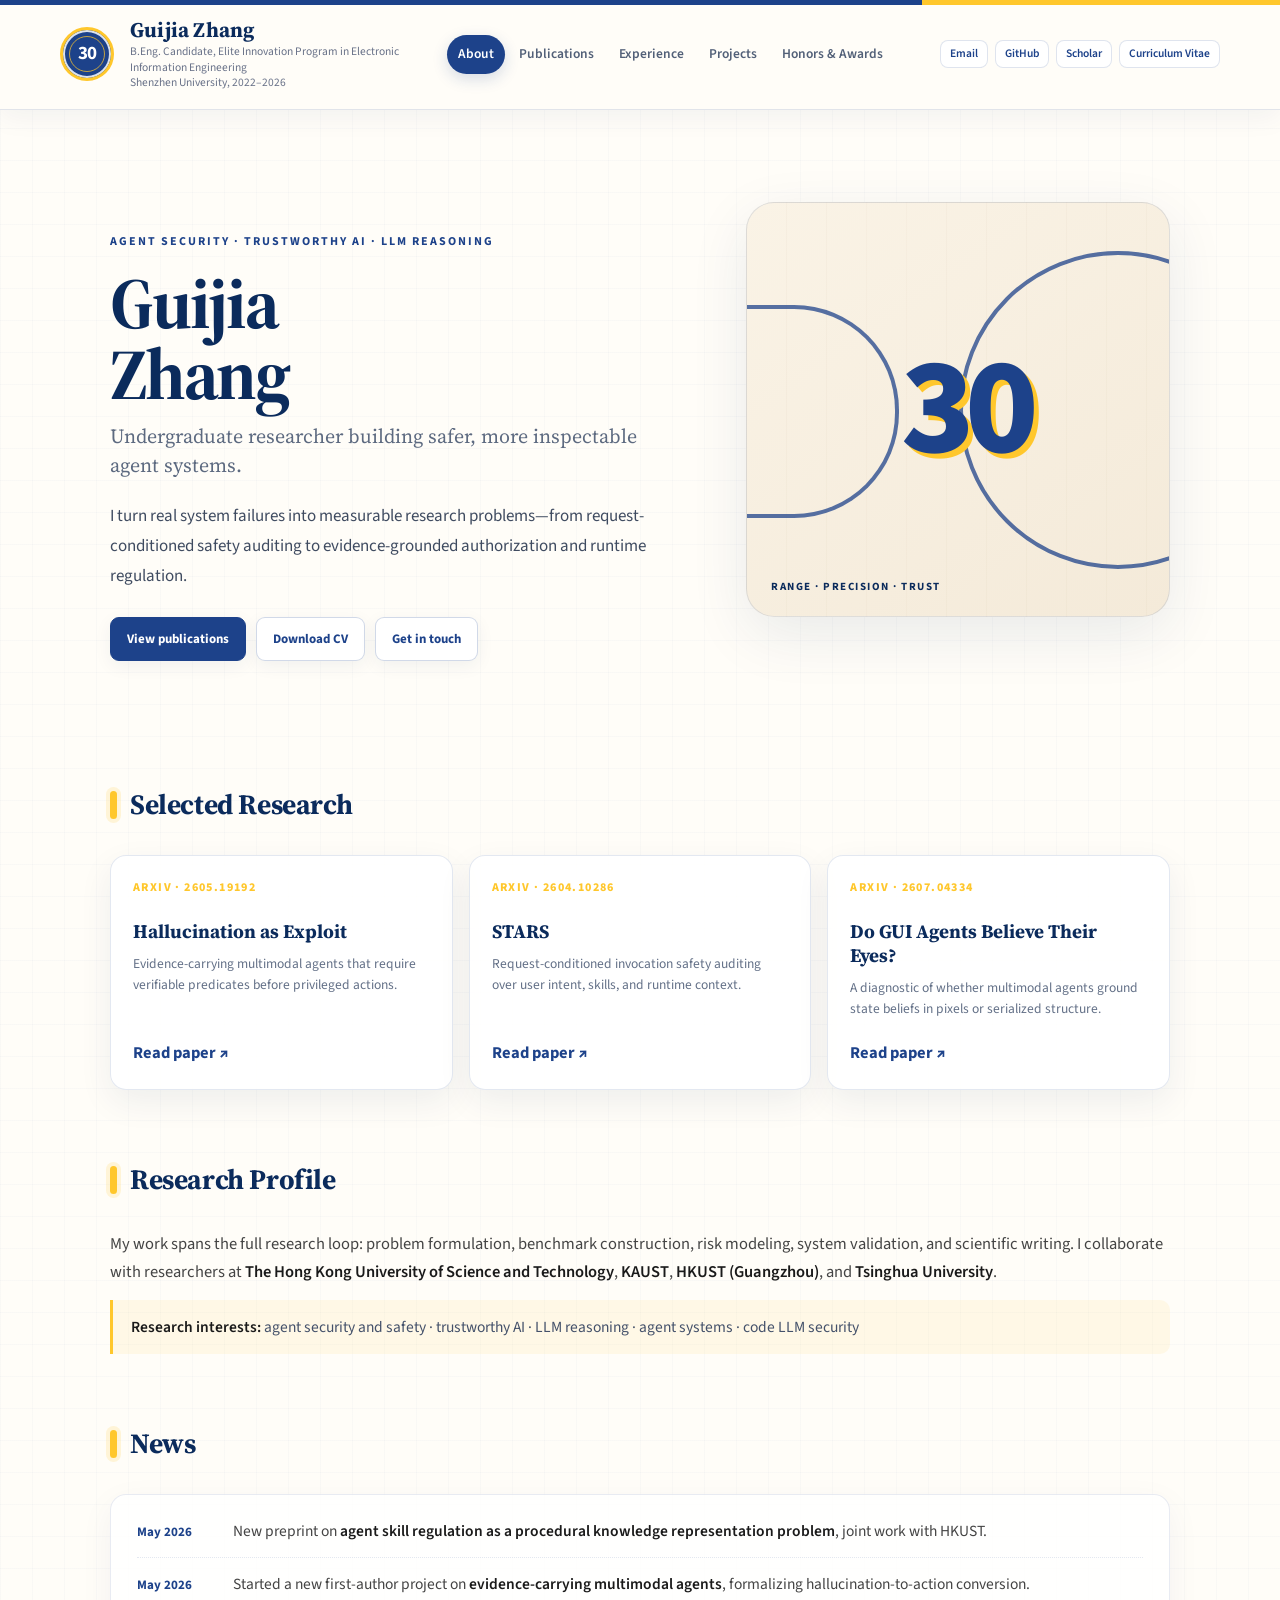
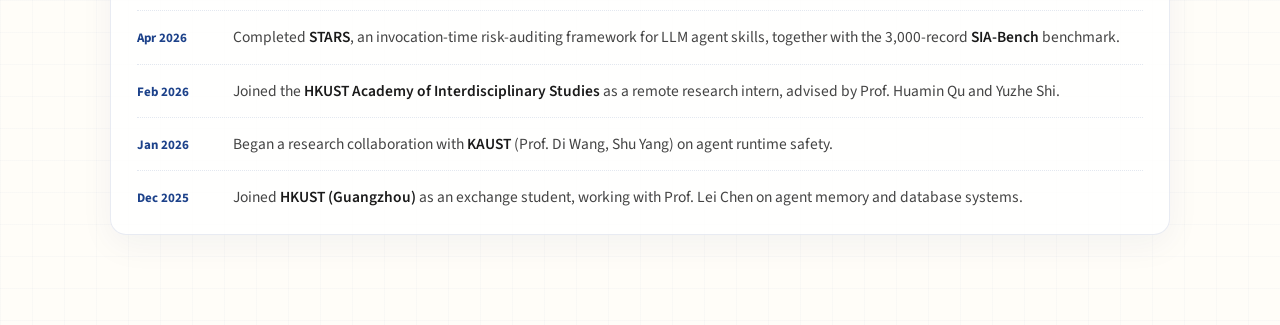
==== index.html @ c6188399 "Launch academic homepage with research-first design Present publications and experience through a re" ====
<!DOCTYPE html>
<html lang="en">
<head>
  <meta charset="UTF-8" />
  <meta name="viewport" content="width=device-width, initial-scale=1.0" />
  <title>Guijia Zhang</title>
  <meta name="description" content="Guijia Zhang's academic homepage. Research on agent security and safety, trustworthy AI, LLM reasoning, and agent systems." />
  <link rel="preconnect" href="https://fonts.googleapis.com" />
  <link rel="preconnect" href="https://fonts.gstatic.com" crossorigin />
  <link href="https://fonts.googleapis.com/css2?family=Source+Serif+4:ital,opsz,wght@0,8..60,400;0,8..60,600;0,8..60,700;1,8..60,400;1,8..60,600&family=Source+Sans+3:ital,wght@0,400;0,600;1,400&display=swap" rel="stylesheet" />
  <link rel="stylesheet" href="style.css" />
</head>
<body>
<div class="layout">

  <aside class="sidebar">
    <div class="portrait" aria-label="Guijia Zhang">GZ</div>
    <h1>Guijia Zhang</h1>
    <div class="affiliation">
      B.Eng. Candidate, Elite Innovation Program in Electronic Information Engineering<br />
      Shenzhen University, 2022&ndash;2026
    </div>
    <nav>
      <a href="index.html" class="active">About</a>
      <a href="publications.html">Publications</a>
      <a href="experience.html">Experience</a>
      <a href="projects.html">Projects</a>
      <a href="awards.html">Honors &amp; Awards</a>
    </nav>
    <div class="contact">
      <a href="mailto:2022040399@email.szu.edu.cn">Email</a>
      <a href="https://github.com/123zgj123" target="_blank" rel="noopener">GitHub</a>
      <a href="https://scholar.google.com/citations?user=21U3-xUAAAAJ&amp;hl=en&amp;oi=ao" target="_blank" rel="noopener">Scholar</a>
      <a href="assets/cv.pdf" target="_blank" rel="noopener">Curriculum Vitae</a>
    </div>
    <div class="copyright">&copy; 2026 Guijia Zhang<br />Last updated July 2026</div>
  </aside>

  <main>
    <div class="content">

      <section id="about" class="home-hero">
        <div class="eyebrow">Agent Security · Trustworthy AI · LLM Reasoning</div>
        <h2>Guijia<br />Zhang</h2>
        <p class="hero-role">Undergraduate researcher building safer, more inspectable agent systems.</p>
        <p class="body-text">
          I turn real system failures into measurable research problems—from request-conditioned
          safety auditing to evidence-grounded authorization and runtime regulation.
        </p>
        <div class="hero-actions">
          <a class="button primary" href="publications.html">View publications</a>
          <a class="button" href="assets/cv.pdf" target="_blank" rel="noopener">Download CV</a>
          <a class="button" href="mailto:2022040399@email.szu.edu.cn">Get in touch</a>
        </div>
        <div class="court-card" aria-hidden="true">
          <span class="court-number">30</span>
          <span class="court-caption">Range · Precision · Trust</span>
        </div>
      </section>

      <section id="research">
        <h2>Selected Research</h2>
        <div class="featured-grid">
          <a class="featured-card" href="https://arxiv.org/abs/2605.19192" target="_blank" rel="noopener">
            <span class="paper-no">ARXIV · 2605.19192</span>
            <h3>Hallucination as Exploit</h3>
            <p>Evidence-carrying multimodal agents that require verifiable predicates before privileged actions.</p>
            <span class="arrow">Read paper ↗</span>
          </a>
          <a class="featured-card" href="https://arxiv.org/abs/2604.10286" target="_blank" rel="noopener">
            <span class="paper-no">ARXIV · 2604.10286</span>
            <h3>STARS</h3>
            <p>Request-conditioned invocation safety auditing over user intent, skills, and runtime context.</p>
            <span class="arrow">Read paper ↗</span>
          </a>
          <a class="featured-card" href="https://arxiv.org/abs/2607.04334" target="_blank" rel="noopener">
            <span class="paper-no">ARXIV · 2607.04334</span>
            <h3>Do GUI Agents Believe Their Eyes?</h3>
            <p>A diagnostic of whether multimodal agents ground state beliefs in pixels or serialized structure.</p>
            <span class="arrow">Read paper ↗</span>
          </a>
        </div>
      </section>

      <section id="profile">
        <h2>Research Profile</h2>
        <p class="body-text">
          My work spans the full research loop: problem formulation, benchmark construction, risk
          modeling, system validation, and scientific writing. I collaborate with researchers at
          <b>The Hong Kong University of Science and Technology</b>, <b>KAUST</b>,
          <b>HKUST&nbsp;(Guangzhou)</b>, and <b>Tsinghua University</b>.
        </p>
        <p class="interest-line">
          <b>Research interests:</b> agent security and safety · trustworthy AI · LLM reasoning · agent systems · code LLM security
        </p>
      </section>

      <section id="news">
        <h2>News</h2>
        <ul class="news-list">
          <li><span class="date">May 2026</span><span class="body">New preprint on <b>agent skill regulation as a procedural knowledge representation problem</b>, joint work with HKUST.</span></li>
          <li><span class="date">May 2026</span><span class="body">Started a new first-author project on <b>evidence-carrying multimodal agents</b>, formalizing hallucination-to-action conversion.</span></li>
          <li><span class="date">Apr 2026</span><span class="body">Completed <b>STARS</b>, an invocation-time risk-auditing framework for LLM agent skills, together with the 3,000-record <b>SIA-Bench</b> benchmark.</span></li>
          <li><span class="date">Feb 2026</span><span class="body">Joined the <b>HKUST Academy of Interdisciplinary Studies</b> as a remote research intern, advised by Prof. Huamin Qu and Yuzhe Shi.</span></li>
          <li><span class="date">Jan 2026</span><span class="body">Began a research collaboration with <b>KAUST</b> (Prof. Di Wang, Shu Yang) on agent runtime safety.</span></li>
          <li><span class="date">Dec 2025</span><span class="body">Joined <b>HKUST (Guangzhou)</b> as an exchange student, working with Prof. Lei Chen on agent memory and database systems.</span></li>
        </ul>
      </section>

    </div>
  </main>

</div>
</body>
</html>
---- style.css ----
:root {
  --bg: #ffffff;
  --sidebar-bg: #f7f5f1;
  --text: #1a1a1a;
  --text-soft: #444444;
  --text-faint: #777777;
  --accent: #1a3a5c;
  --link: #1a4b8c;
  --rule: #d8d5cf;
  --rule-strong: #1a1a1a;
  --serif: "Source Serif 4", Georgia, "Times New Roman", serif;
  --sans: "Source Sans 3", -apple-system, "Helvetica Neue", sans-serif;
}
@media (prefers-color-scheme: dark) {
  :root {
    --bg: #17181a;
    --sidebar-bg: #1d1f23;
    --text: #e8e6e1;
    --text-soft: #b8b4ad;
    --text-faint: #86827b;
    --accent: #a8c4e0;
    --link: #8ab4e8;
    --rule: #34363a;
    --rule-strong: #c8c4bd;
  }
}
* { margin: 0; padding: 0; box-sizing: border-box; }
html { scroll-behavior: smooth; }
body {
  font-family: var(--serif);
  background: var(--bg);
  color: var(--text);
  font-size: 16.5px;
  line-height: 1.7;
  -webkit-font-smoothing: antialiased;
}
a { color: var(--link); text-decoration: none; }
a:hover { text-decoration: underline; }
b, strong { font-weight: 600; }

/* ===== Horizontal layout: fixed sidebar + main content ===== */
.layout { display: flex; min-height: 100vh; }

aside.sidebar {
  width: 280px; flex-shrink: 0;
  background: var(--sidebar-bg);
  border-right: 1px solid var(--rule);
  padding: 56px 32px 40px;
  position: sticky; top: 0;
  height: 100vh;
  overflow-y: auto;
}
.sidebar .portrait {
  width: 128px; height: 152px;
  object-fit: cover;
  border: 1px solid var(--rule);
  background: linear-gradient(160deg, #ece9e3, #dedad2);
  display: flex; align-items: center; justify-content: center;
  font-size: 40px; font-weight: 700; color: var(--accent);
  margin-bottom: 18px;
}
@media (prefers-color-scheme: dark) {
  .sidebar .portrait { background: linear-gradient(160deg, #24262c, #1b1d22); }
}
.sidebar h1 {
  font-size: 24px; font-weight: 700; letter-spacing: 0.2px;
  line-height: 1.25; margin-bottom: 8px;
}
.sidebar .affiliation {
  font-size: 13.5px; font-style: italic; color: var(--text-soft);
  line-height: 1.5; margin-bottom: 20px;
}
.sidebar nav { margin-bottom: 24px; }
.sidebar nav a {
  display: block;
  font-family: var(--sans); font-size: 14.5px; font-weight: 600;
  color: var(--text-soft);
  padding: 7px 0;
  border-bottom: 1px dotted var(--rule);
}
.sidebar nav a:hover { color: var(--link); text-decoration: none; }
.sidebar nav a.active {
  color: var(--text);
  border-left: 3px solid var(--accent);
  padding-left: 10px;
}
.sidebar .contact { font-family: var(--sans); font-size: 13px; }
.sidebar .contact a { display: block; padding: 3px 0; color: var(--text-faint); }
.sidebar .contact a:hover { color: var(--link); }
.sidebar .copyright {
  font-family: var(--sans); font-size: 11.5px; color: var(--text-faint);
  margin-top: 28px;
}

main {
  flex: 1; min-width: 0;
  padding: 56px 56px 72px;
}
.content { max-width: 720px; }

@media (max-width: 820px) {
  .layout { flex-direction: column; }
  aside.sidebar {
    width: 100%; height: auto; position: static;
    padding: 36px 28px 20px;
    border-right: none; border-bottom: 1px solid var(--rule);
  }
  .sidebar nav { display: flex; flex-wrap: wrap; gap: 4px 18px; }
  .sidebar nav a { border-bottom: none; }
  .sidebar nav a.active { border-left: none; padding-left: 0; text-decoration: underline; text-underline-offset: 5px; }
  .sidebar .contact { display: flex; flex-wrap: wrap; gap: 2px 16px; }
  .sidebar .copyright { display: none; }
  main { padding: 32px 28px 56px; }
}

/* ===== Content typography ===== */
h2 {
  font-size: 22px; font-weight: 700; letter-spacing: 0.4px;
  padding-bottom: 6px; margin-bottom: 22px;
  border-bottom: 1.5px solid var(--rule-strong);
}
section + section { margin-top: 44px; }
p.body-text { color: var(--text-soft); margin-bottom: 14px; }
p.body-text b { color: var(--text); }
.interest-line { font-size: 15.5px; color: var(--text-soft); margin-top: 2px; }
.interest-line b { color: var(--text); font-weight: 600; }

/* News */
.news-list { list-style: none; }
.news-list li {
  display: flex; gap: 20px;
  padding: 7px 0; font-size: 15.5px;
  border-bottom: 1px dotted var(--rule);
}
.news-list li:last-child { border-bottom: none; }
.news-list .date {
  font-family: var(--sans); font-size: 13px; color: var(--text-faint);
  flex-shrink: 0; width: 76px; padding-top: 3px;
}
.news-list .body { color: var(--text-soft); }
.news-list .body b { color: var(--text); }

/* Publications */
.pub { margin-bottom: 22px; padding-left: 26px; position: relative; }
.pub .index { position: absolute; left: 0; top: 1px; font-size: 15px; color: var(--text-faint); }
.pub .title { font-size: 16.5px; font-weight: 600; margin-bottom: 1px; }
.pub .title a { color: var(--text); }
.pub .title a:hover { color: var(--link); }
.pub .authors { font-size: 15px; color: var(--text-soft); }
.pub .authors .me { text-decoration: underline; text-underline-offset: 3px; }
.pub .venue { font-size: 15px; font-style: italic; color: var(--text-soft); }
.pub .links { font-family: var(--sans); font-size: 13px; margin-top: 3px; }
.pub .links a { margin-right: 10px; color: var(--link); }
.pub .desc { font-size: 14.5px; color: var(--text-faint); margin-top: 5px; }
.pub-group {
  font-size: 16px; font-weight: 700; font-variant: small-caps;
  letter-spacing: 1px; color: var(--text);
  margin: 26px 0 16px;
}
.pub-group:first-of-type { margin-top: 0; }

/* Experience */
.exp { margin-bottom: 22px; }
.exp .head {
  display: flex; justify-content: space-between; align-items: baseline;
  gap: 16px; flex-wrap: wrap;
}
.exp .where { font-size: 16.5px; font-weight: 600; }
.exp .when { font-family: var(--sans); font-size: 13px; color: var(--text-faint); white-space: nowrap; }
.exp .what { font-size: 15px; font-style: italic; color: var(--text-soft); margin-bottom: 4px; }
.exp ul { list-style: none; }
.exp li {
  font-size: 15px; color: var(--text-soft);
  padding-left: 18px; position: relative; margin-bottom: 3px;
}
.exp li::before { content: "\2013"; position: absolute; left: 2px; color: var(--text-faint); }

/* Projects */
.proj { margin-bottom: 20px; }
.proj .name { font-size: 16px; font-weight: 600; }
.proj .name .tech {
  font-family: var(--sans); font-size: 12.5px; font-weight: 400;
  color: var(--text-faint); margin-left: 8px;
}
.proj p { font-size: 15px; color: var(--text-soft); }

/* Awards */
.awards { list-style: none; }
.awards li {
  font-size: 15.5px; color: var(--text-soft);
  padding: 5px 0 5px 18px; position: relative;
}
.awards li::before { content: "\2022"; position: absolute; left: 2px; color: var(--text-faint); }
.awards b { color: var(--text); }

/* ===== 2026 redesign: academic clarity with Bay Area basketball cues ===== */
:root {
  --warriors-blue: #1d428a;
  --warriors-blue-deep: #0b2b5c;
  --warriors-gold: #ffc72c;
  --court: #f4ead9;
  --paper: #fffdf8;
  --card: #ffffff;
  --shadow: 0 18px 60px rgba(11, 43, 92, .09);
  --sans: "Source Sans 3", -apple-system, BlinkMacSystemFont, "Segoe UI", sans-serif;
}

body {
  background:
    linear-gradient(90deg, rgba(29, 66, 138, .025) 1px, transparent 1px),
    linear-gradient(rgba(29, 66, 138, .025) 1px, transparent 1px),
    var(--paper);
  background-size: 32px 32px;
  font-family: var(--sans);
  color: #172033;
  overflow-x: hidden;
}

body::before {
  content: "";
  position: fixed;
  inset: 0 0 auto;
  height: 5px;
  z-index: 100;
  background: linear-gradient(90deg, var(--warriors-blue) 0 72%, var(--warriors-gold) 72%);
}

.layout {
  display: block;
  min-height: 100vh;
}

aside.sidebar {
  width: 100%;
  height: auto;
  min-height: 92px;
  padding: 18px max(28px, calc((100vw - 1160px) / 2));
  position: sticky;
  top: 0;
  z-index: 50;
  overflow: visible;
  display: grid;
  grid-template-columns: auto auto 1fr auto;
  grid-template-areas:
    "mark name nav contact"
    "mark affiliation nav contact";
  align-items: center;
  column-gap: 16px;
  background: rgba(255, 253, 248, .92);
  border: 0;
  border-bottom: 1px solid rgba(29, 66, 138, .13);
  box-shadow: 0 7px 26px rgba(11, 43, 92, .055);
  backdrop-filter: blur(18px);
  -webkit-backdrop-filter: blur(18px);
}

.sidebar .portrait {
  grid-area: mark;
  width: 54px;
  height: 54px;
  margin: 0;
  border: 3px solid var(--warriors-gold);
  border-radius: 50%;
  background: var(--warriors-blue);
  color: white;
  font-family: var(--sans);
  font-size: 0;
  font-weight: 700;
  box-shadow: inset 0 0 0 2px rgba(255,255,255,.85);
  position: relative;
  overflow: hidden;
}

.sidebar .portrait::before {
  content: "30";
  font-size: 19px;
  font-weight: 700;
  letter-spacing: -.5px;
}

.sidebar .portrait::after {
  content: "";
  position: absolute;
  width: 34px;
  height: 34px;
  border: 1px solid rgba(255,199,44,.72);
  border-radius: 50%;
}

.sidebar h1 {
  grid-area: name;
  margin: 0;
  color: var(--warriors-blue-deep);
  font-family: var(--serif);
  font-size: 21px;
  line-height: 1.1;
}

.sidebar .affiliation {
  grid-area: affiliation;
  margin: 3px 0 0;
  max-width: 270px;
  color: #687188;
  font-family: var(--sans);
  font-size: 11.5px;
  font-style: normal;
  line-height: 1.35;
}

.sidebar nav {
  grid-area: nav;
  display: flex;
  justify-content: center;
  gap: 3px;
  margin: 0;
}

.sidebar nav a {
  padding: 8px 11px;
  border: 0;
  border-radius: 999px;
  color: #526078;
  font-size: 13.5px;
  font-weight: 600;
  white-space: nowrap;
  transition: color .2s ease, background .2s ease, transform .2s ease;
}

.sidebar nav a:hover {
  color: var(--warriors-blue);
  background: rgba(29, 66, 138, .07);
  text-decoration: none;
  transform: translateY(-1px);
}

.sidebar nav a.active {
  padding-left: 11px;
  border: 0;
  color: white;
  background: var(--warriors-blue);
  box-shadow: 0 5px 15px rgba(29, 66, 138, .18);
}

.sidebar .contact {
  grid-area: contact;
  display: flex;
  align-items: center;
  gap: 7px;
}

.sidebar .contact a {
  padding: 6px 9px;
  border: 1px solid rgba(29, 66, 138, .14);
  border-radius: 8px;
  background: #fff;
  color: var(--warriors-blue);
  font-size: 11.5px;
  font-weight: 600;
  line-height: 1.2;
}

.sidebar .contact a:hover {
  border-color: var(--warriors-gold);
  text-decoration: none;
}

.sidebar .copyright { display: none; }

main {
  padding: 64px max(28px, calc((100vw - 1060px) / 2)) 90px;
}

.content { max-width: 1060px; }

section + section { margin-top: 66px; }

h2 {
  display: flex;
  align-items: center;
  gap: 13px;
  margin-bottom: 26px;
  padding: 0;
  border: 0;
  color: var(--warriors-blue-deep);
  font-family: var(--serif);
  font-size: 28px;
  letter-spacing: -.4px;
}

h2::before {
  content: "";
  width: 7px;
  height: 28px;
  flex: 0 0 auto;
  border-radius: 9px;
  background: var(--warriors-gold);
  box-shadow: 0 0 0 4px rgba(255, 199, 44, .16);
}

/* Home hero */
.home-hero {
  position: relative;
  min-height: 470px;
  padding: 58px 46% 54px 0;
  display: flex;
  flex-direction: column;
  justify-content: center;
}

.home-hero h2 {
  display: block;
  margin-bottom: 13px;
  color: var(--warriors-blue-deep);
  font-size: clamp(42px, 6vw, 72px);
  line-height: .98;
  letter-spacing: -2.2px;
}

.home-hero h2::before { display: none; }

.eyebrow {
  margin-bottom: 16px;
  color: var(--warriors-blue);
  font-size: 12px;
  font-weight: 700;
  letter-spacing: 2px;
  text-transform: uppercase;
}

.hero-role {
  margin-bottom: 22px;
  color: #5d6a80;
  font-family: var(--serif);
  font-size: 20px;
  line-height: 1.45;
}

.home-hero .body-text {
  color: #3f4b60;
  font-size: 17px;
  line-height: 1.75;
}

.hero-actions {
  display: flex;
  flex-wrap: wrap;
  gap: 10px;
  margin-top: 12px;
}

.button {
  padding: 10px 16px;
  border: 1px solid rgba(29, 66, 138, .2);
  border-radius: 9px;
  color: var(--warriors-blue);
  background: #fff;
  font-size: 13px;
  font-weight: 700;
  box-shadow: 0 5px 18px rgba(11, 43, 92, .06);
}

.button.primary {
  border-color: var(--warriors-blue);
  color: white;
  background: var(--warriors-blue);
}

.button:hover { text-decoration: none; transform: translateY(-1px); }

.court-card {
  position: absolute;
  right: 0;
  top: 28px;
  width: 40%;
  height: 415px;
  overflow: hidden;
  border: 1px solid rgba(29, 66, 138, .12);
  border-radius: 28px;
  background:
    repeating-linear-gradient(90deg, transparent 0 39px, rgba(139,91,45,.06) 40px),
    linear-gradient(145deg, #faf3e6, var(--court));
  box-shadow: var(--shadow);
}

.court-card::before {
  content: "";
  position: absolute;
  right: -108px;
  top: 48px;
  width: 310px;
  height: 310px;
  border: 4px solid rgba(29,66,138,.74);
  border-radius: 50%;
}

.court-card::after {
  content: "";
  position: absolute;
  left: -2px;
  top: 102px;
  width: 150px;
  height: 205px;
  border: 4px solid rgba(29,66,138,.74);
  border-left: 0;
  border-radius: 0 105px 105px 0;
}

.court-number {
  position: absolute;
  inset: 0;
  display: flex;
  align-items: center;
  justify-content: center;
  z-index: 2;
  color: var(--warriors-blue);
  font-size: 138px;
  font-weight: 800;
  letter-spacing: -10px;
  text-shadow: 5px 5px 0 var(--warriors-gold);
  transform: translateX(7px);
}

.court-caption {
  position: absolute;
  left: 24px;
  bottom: 20px;
  z-index: 3;
  max-width: 170px;
  color: var(--warriors-blue-deep);
  font-size: 11px;
  font-weight: 700;
  letter-spacing: 1.5px;
  line-height: 1.5;
  text-transform: uppercase;
}

.interest-line {
  padding: 14px 18px;
  border-left: 3px solid var(--warriors-gold);
  border-radius: 0 10px 10px 0;
  background: rgba(255,199,44,.09);
  color: #44516a;
}

/* Selected work cards */
.featured-grid {
  display: grid;
  grid-template-columns: repeat(3, 1fr);
  gap: 16px;
}

.featured-card {
  min-height: 235px;
  padding: 22px;
  display: flex;
  flex-direction: column;
  border: 1px solid rgba(29, 66, 138, .12);
  border-radius: 16px;
  background: rgba(255,255,255,.88);
  box-shadow: 0 12px 34px rgba(11,43,92,.07);
  transition: transform .2s ease, box-shadow .2s ease, border-color .2s ease;
}

.featured-card:hover {
  transform: translateY(-4px);
  border-color: rgba(29,66,138,.3);
  box-shadow: 0 18px 42px rgba(11,43,92,.11);
  text-decoration: none;
}

.featured-card .paper-no {
  color: var(--warriors-gold);
  font-size: 12px;
  font-weight: 800;
  letter-spacing: 1.4px;
}

.featured-card h3 {
  margin: 22px 0 10px;
  color: var(--warriors-blue-deep);
  font-family: var(--serif);
  font-size: 19px;
  line-height: 1.25;
}

.featured-card p {
  color: #637087;
  font-size: 13.5px;
  line-height: 1.55;
}

.featured-card .arrow {
  margin-top: auto;
  padding-top: 16px;
  color: var(--warriors-blue);
  font-weight: 700;
}

/* News */
.news-list {
  padding: 10px 26px;
  border: 1px solid rgba(29,66,138,.1);
  border-radius: 16px;
  background: rgba(255,255,255,.78);
  box-shadow: 0 10px 34px rgba(11,43,92,.05);
}

.news-list li { padding: 13px 0; border-color: rgba(29,66,138,.12); }
.news-list .date { color: var(--warriors-blue); font-weight: 700; }

/* Inner pages */
#publications .pub,
.exp,
.proj,
.awards li {
  border: 1px solid rgba(29,66,138,.1);
  border-radius: 14px;
  background: rgba(255,255,255,.84);
  box-shadow: 0 8px 26px rgba(11,43,92,.045);
}

#publications .pub {
  margin-bottom: 16px;
  padding: 22px 24px 22px 58px;
}

.pub .index {
  left: 20px;
  top: 21px;
  color: var(--warriors-blue);
  font-weight: 700;
}

.pub .title { color: var(--warriors-blue-deep); font-size: 18px; line-height: 1.35; }
.pub .title a { color: var(--warriors-blue-deep); }
.pub .links a {
  display: inline-block;
  margin-top: 5px;
  padding: 3px 9px;
  border-radius: 6px;
  background: rgba(29,66,138,.08);
  font-weight: 700;
}
.pub .desc { color: #657086; line-height: 1.6; }
.pub-group { color: var(--warriors-blue); font-family: var(--sans); }

.exp { margin-bottom: 16px; padding: 22px 24px; }
.exp .where { color: var(--warriors-blue-deep); font-family: var(--serif); font-size: 18px; }
.exp .when {
  padding: 3px 8px;
  border-radius: 6px;
  color: var(--warriors-blue);
  background: rgba(29,66,138,.07);
  font-weight: 600;
}
.exp .what { margin: 6px 0 8px; color: #59667d; }

.proj {
  position: relative;
  margin-bottom: 16px;
  padding: 24px 26px 24px 32px;
  overflow: hidden;
}
.proj::before {
  content: "";
  position: absolute;
  inset: 0 auto 0 0;
  width: 6px;
  background: linear-gradient(var(--warriors-blue) 0 72%, var(--warriors-gold) 72%);
}
.proj .name { color: var(--warriors-blue-deep); font-family: var(--serif); font-size: 19px; }
.proj .name .tech { display: block; margin: 5px 0 10px; color: var(--warriors-blue); }

.awards { display: grid; gap: 12px; }
.awards li { padding: 18px 20px 18px 46px; }
.awards li::before {
  content: "30";
  left: 16px;
  top: 17px;
  width: 21px;
  height: 21px;
  display: grid;
  place-items: center;
  border-radius: 50%;
  color: white;
  background: var(--warriors-blue);
  font-size: 9px;
  font-weight: 700;
}

@media (max-width: 1050px) {
  aside.sidebar {
    grid-template-columns: auto auto 1fr;
    grid-template-areas:
      "mark name contact"
      "mark affiliation contact"
      "nav nav nav";
    row-gap: 12px;
  }
  .sidebar nav { justify-content: flex-start; }
  .sidebar .contact { justify-content: flex-end; }
}

@media (max-width: 820px) {
  body { background-size: 24px 24px; }
  aside.sidebar {
    padding: 16px 20px 13px;
    display: grid;
    grid-template-columns: auto 1fr;
    grid-template-areas:
      "mark name"
      "mark affiliation"
      "nav nav";
    border-bottom: 1px solid rgba(29,66,138,.13);
  }
  .sidebar .portrait { width: 48px; height: 48px; }
  .sidebar h1 { font-size: 19px; }
  .sidebar .affiliation { max-width: none; }
  .sidebar nav {
    width: 100%;
    gap: 4px;
    overflow-x: auto;
    flex-wrap: nowrap;
    scrollbar-width: none;
  }
  .sidebar nav a { padding: 7px 9px; font-size: 12px; }
  .sidebar nav a.active { padding-left: 9px; }
  .sidebar .contact { display: none; }
  main { padding: 30px 20px 60px; }
  .home-hero {
    min-height: auto;
    padding: 24px 0 0;
  }
  .home-hero h2 { font-size: 46px; }
  .eyebrow {
    max-width: 100%;
    font-size: 10px;
    letter-spacing: 1.35px;
    line-height: 1.6;
  }
  .hero-actions { gap: 8px; }
  .button { padding: 9px 12px; font-size: 12px; }
  .court-card {
    position: relative;
    top: auto;
    right: auto;
    width: 100%;
    height: 235px;
    margin-top: 28px;
  }
  .court-number { font-size: 98px; }
  .featured-grid { grid-template-columns: 1fr; }
  .featured-card { min-height: 190px; }
  .news-list { padding: 6px 16px; }
  .news-list li { display: block; }
  .news-list .date { display: block; width: auto; margin-bottom: 3px; }
  #publications .pub { padding: 20px 18px 20px 46px; }
  .pub .index { left: 16px; top: 19px; }
}

@media (prefers-color-scheme: dark) {
  body {
    color: #e9edf4;
    background-color: #101722;
    background-image:
      linear-gradient(90deg, rgba(255,255,255,.025) 1px, transparent 1px),
      linear-gradient(rgba(255,255,255,.025) 1px, transparent 1px);
  }
  aside.sidebar { background: rgba(16,23,34,.92); border-color: rgba(255,255,255,.1); }
  .sidebar h1, h2, .featured-card h3, .pub .title, .pub .title a,
  .exp .where, .proj .name { color: #f2f5fa; }
  .sidebar .contact a, .featured-card, .news-list, #publications .pub,
  .exp, .proj, .awards li { background: rgba(26,36,52,.9); border-color: rgba(255,255,255,.09); }
  .court-card { background: linear-gradient(145deg, #252d39, #1b2431); }
  .body-text, .home-hero .body-text, .featured-card p, .news-list .body,
  .pub .authors, .pub .venue, .pub .desc, .exp li, .proj p, .awards li { color: #b8c0cf; }
}
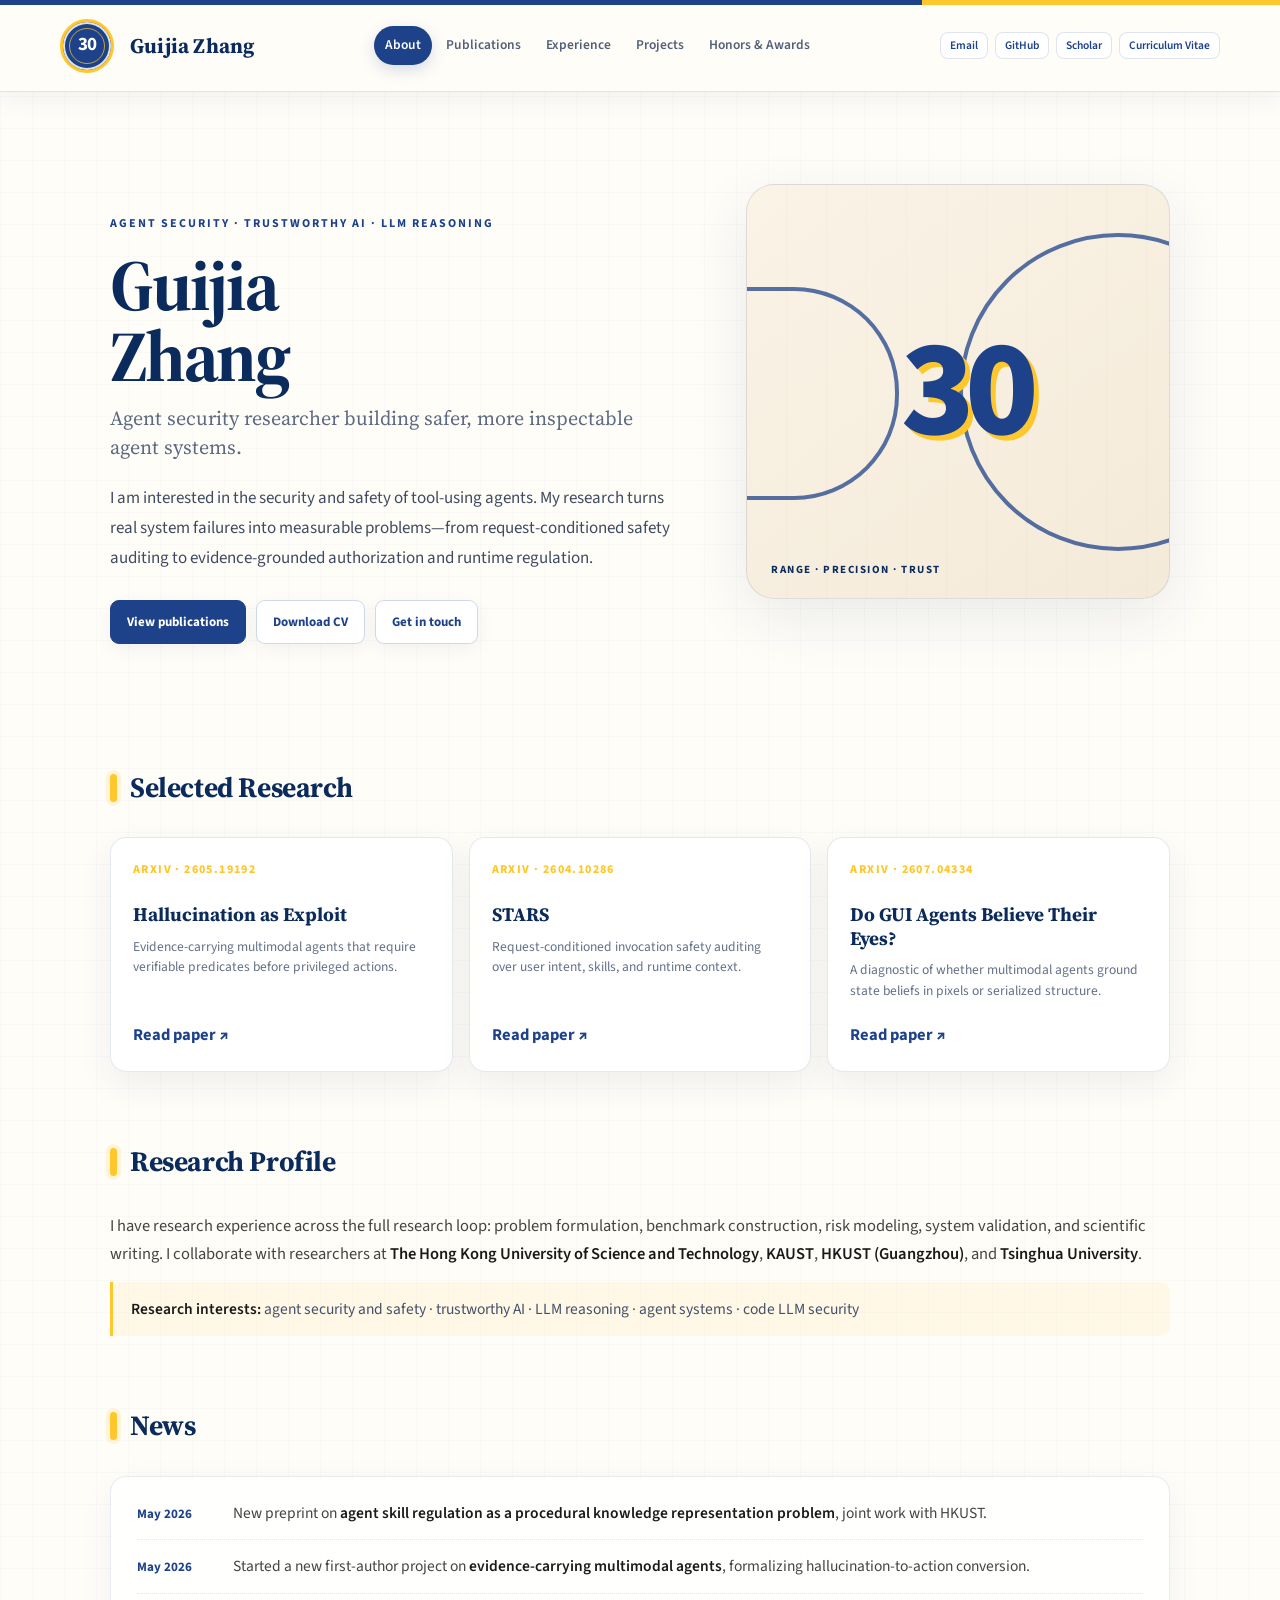
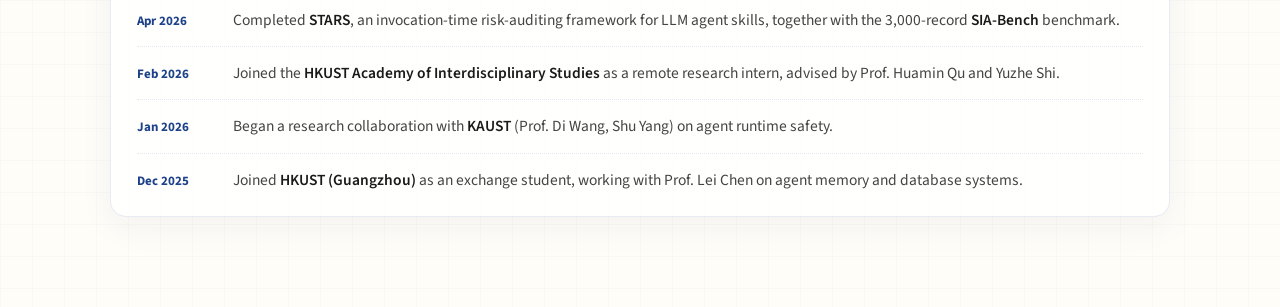
==== commit c3af69bc: "Refine homepage around agent security identity Remove undergraduate affiliation from global navigati" ====
--- a/index.html
+++ b/index.html
@@ -16,10 +16,6 @@
   <aside class="sidebar">
     <div class="portrait" aria-label="Guijia Zhang">GZ</div>
     <h1>Guijia Zhang</h1>
-    <div class="affiliation">
-      B.Eng. Candidate, Elite Innovation Program in Electronic Information Engineering<br />
-      Shenzhen University, 2022&ndash;2026
-    </div>
     <nav>
       <a href="index.html" class="active">About</a>
       <a href="publications.html">Publications</a>
@@ -42,10 +38,11 @@
       <section id="about" class="home-hero">
         <div class="eyebrow">Agent Security · Trustworthy AI · LLM Reasoning</div>
         <h2>Guijia<br />Zhang</h2>
-        <p class="hero-role">Undergraduate researcher building safer, more inspectable agent systems.</p>
+        <p class="hero-role">Agent security researcher building safer, more inspectable agent systems.</p>
         <p class="body-text">
-          I turn real system failures into measurable research problems—from request-conditioned
-          safety auditing to evidence-grounded authorization and runtime regulation.
+          I am interested in the security and safety of tool-using agents. My research turns real
+          system failures into measurable problems—from request-conditioned safety auditing to
+          evidence-grounded authorization and runtime regulation.
         </p>
         <div class="hero-actions">
           <a class="button primary" href="publications.html">View publications</a>
@@ -85,8 +82,8 @@
       <section id="profile">
         <h2>Research Profile</h2>
         <p class="body-text">
-          My work spans the full research loop: problem formulation, benchmark construction, risk
-          modeling, system validation, and scientific writing. I collaborate with researchers at
+          I have research experience across the full research loop: problem formulation, benchmark
+          construction, risk modeling, system validation, and scientific writing. I collaborate with researchers at
           <b>The Hong Kong University of Science and Technology</b>, <b>KAUST</b>,
           <b>HKUST&nbsp;(Guangzhou)</b>, and <b>Tsinghua University</b>.
         </p>
--- a/style.css
+++ b/style.css
@@ -241,9 +241,7 @@
   overflow: visible;
   display: grid;
   grid-template-columns: auto auto 1fr auto;
-  grid-template-areas:
-    "mark name nav contact"
-    "mark affiliation nav contact";
+  grid-template-areas: "mark name nav contact";
   align-items: center;
   column-gap: 16px;
   background: rgba(255, 253, 248, .92);
@@ -693,7 +691,6 @@
     grid-template-columns: auto auto 1fr;
     grid-template-areas:
       "mark name contact"
-      "mark affiliation contact"
       "nav nav nav";
     row-gap: 12px;
   }
@@ -709,7 +706,6 @@
     grid-template-columns: auto 1fr;
     grid-template-areas:
       "mark name"
-      "mark affiliation"
       "nav nav";
     border-bottom: 1px solid rgba(29,66,138,.13);
   }
